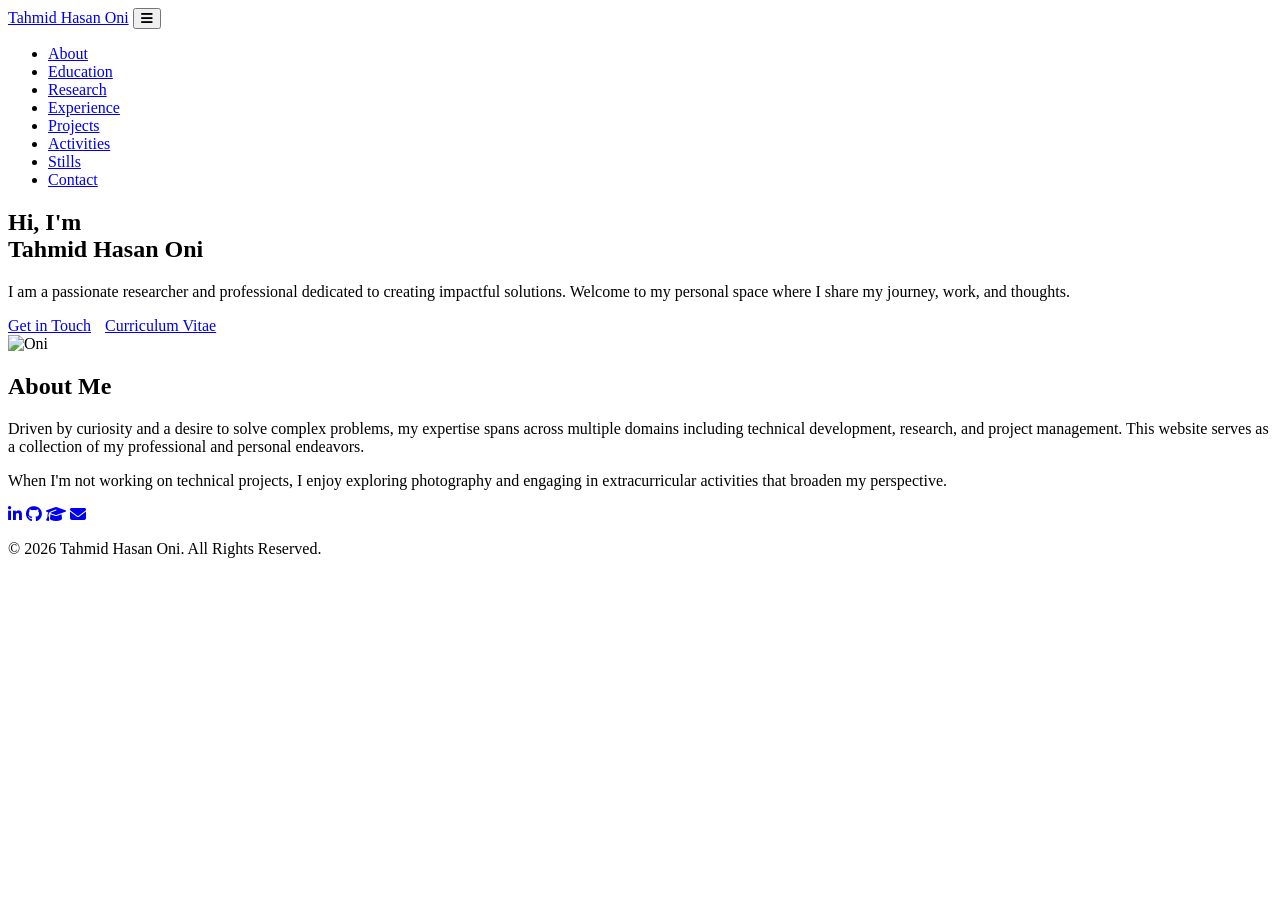
==== index.html @ c62b1264 "Add files via upload" ====
<!DOCTYPE html>
<html lang="en">

<head>
    <meta charset="UTF-8">
    <meta name="viewport" content="width=device-width, initial-scale=1.0">
    <meta name="description"
        content="Personal portfolio and professional website of [Name]. Covering research, education, experience, and projects.">
    <!-- SEO & Structured Data Placeholder -->
    <meta property="og:title" content="[Name] - Personal Website">
    <meta property="og:description"
        content="Discover my technical background, research publications, and professional experience.">
    <title>About Me | Tahmid Hasan Oni</title>

    <!-- Google Fonts -->
    <link rel="preconnect" href="https://fonts.googleapis.com">
    <link rel="preconnect" href="https://fonts.gstatic.com" crossorigin>
    <link href="https://fonts.googleapis.com/css2?family=Inter:wght@300;400;500;600;700;800&display=swap"
        rel="stylesheet">

    <!-- FontAwesome for Icons -->
    <link rel="stylesheet" href="https://cdnjs.cloudflare.com/ajax/libs/font-awesome/6.4.0/css/all.min.css">

    <!-- Custom CSS -->
    <link rel="stylesheet" href="css/style.css">
</head>

<body>

    <!-- Navigation -->
    <nav class="navbar">
        <div class="container">
            <a href="index.html" class="nav-logo">Tahmid Hasan Oni</a>
            <button class="mobile-menu-btn" aria-label="Toggle Navigation">
                <i class="fas fa-bars"></i>
            </button>
            <ul class="nav-links">
                <li><a href="index.html" class="nav-link active">About</a></li>
                <li><a href="education.html" class="nav-link">Education</a></li>
                <li><a href="research.html" class="nav-link">Research</a></li>
                <li><a href="experience.html" class="nav-link">Experience</a></li>
                <li><a href="projects.html" class="nav-link">Projects</a></li>
                <!-- <li><a href="honors.html" class="nav-link">Honors</a></li> -->
                <li><a href="activities.html" class="nav-link">Activities</a></li>
                <li><a href="stills.html" class="nav-link">Stills</a></li>
                <li><a href="contact.html" class="nav-link">Contact</a></li>
            </ul>
        </div>
    </nav>

    <!-- Main Content -->
    <main>
        <!-- Hero Section -->
        <section class="hero">
            <div class="container hero-content">
                <div class="hero-text">
                    <h1>Hi, I'm <br><span>Tahmid Hasan Oni</span></h1>
                    <p>I am a passionate researcher and professional dedicated to creating impactful solutions. Welcome
                        to my personal space where I share my journey, work, and thoughts.</p>
                    <div class="hero-buttons">
                        <a href="contact.html" class="btn btn-primary">Get in Touch</a>
                        <a href="https://drive.google.com/file/d/1WWj1M_-aEHTrsy5_OXhQJDjjYvcF088J/view" class="btn btn-outline" style="margin-left: 10px;">Curriculum Vitae</a>
                    </div>
                </div>
                <div class="hero-image">
                    <!-- Placeholder using unspash -->
                    <img src="Assets/Oni.jpeg"
                        alt="Oni" loading="lazy">
                </div>
            </div>
        </section>

        <!-- Brief Intro / About Snippet -->
        <section class="section">
            <div class="container">
                <h2 class="section-title">About Me</h2>
                <div class="card">
                    <p>Driven by curiosity and a desire to solve complex problems, my expertise spans across multiple
                        domains including technical development, research, and project management. This website serves
                        as a collection of my professional and personal endeavors.</p>
                    <p>When I'm not working on technical projects, I enjoy exploring photography and engaging in
                        extracurricular activities that broaden my perspective.</p>
                </div>
            </div>
        </section>
    </main>

    <!-- Footer -->
    <footer>
        <div class="container footer-content">
            <div class="social-links">
                <a href="http://linkedin.com/in/tahmid-hasan-oni-07b539218" class="social-link" aria-label="LinkedIn"><i class="fab fa-linkedin-in"></i></a>
                <a href="https://github.com/TahmidOni" class="social-link" aria-label="GitHub"><i class="fab fa-github"></i></a>
                <a href="https://scholar.google.com/citations?user=o7gsbaMAAAAJ&hl=en" class="social-link" aria-label="Google Scholar"><i class="fas fa-graduation-cap"></i></a>
                <a href="mailto:tahmidhasan.oni@uta.edu" class="social-link" aria-label="Email"><i
                        class="fas fa-envelope"></i></a>
            </div>
            <p class="copyright">&copy;
                <script>document.write(new Date().getFullYear())</script> Tahmid Hasan Oni. All Rights Reserved.
            </p>
        </div>
    </footer>

    <!-- Custom JS -->
    <script src="js/script.js"></script>
</body>

</html>
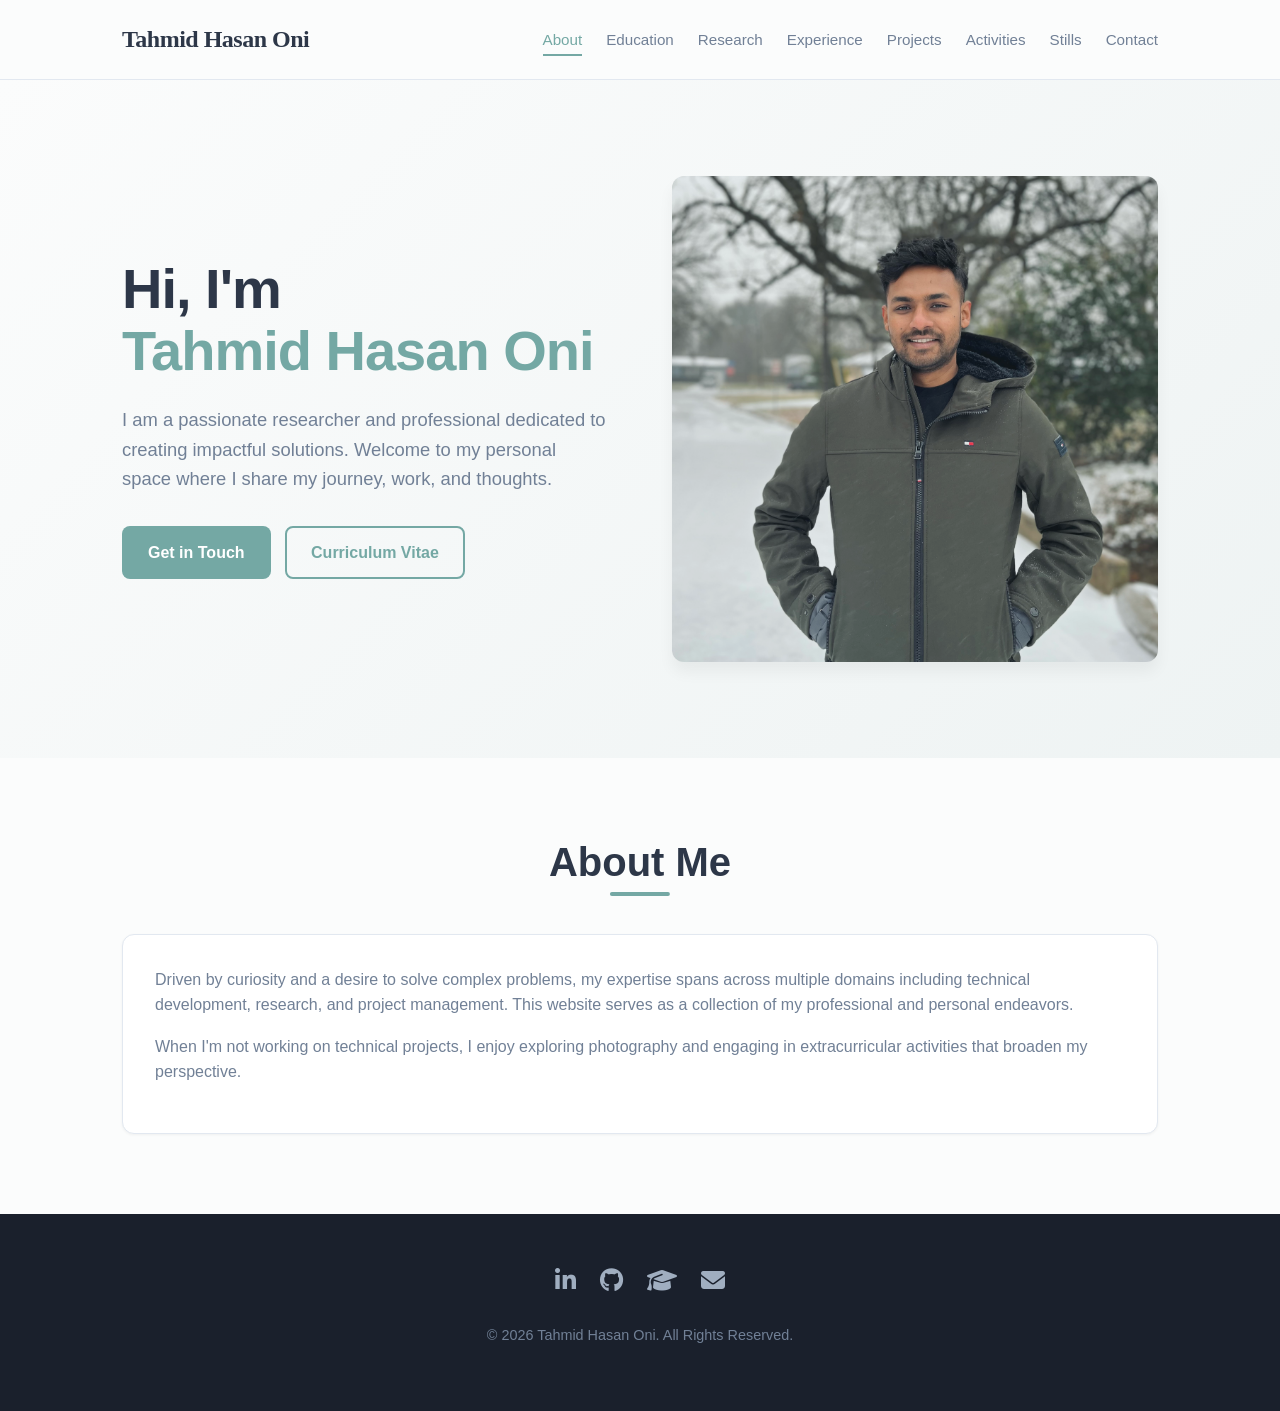
==== commit 4d7bdd7a: "Add files via upload" ====
--- a/index.html
+++ b/index.html
@@ -4,13 +4,10 @@
 <head>
     <meta charset="UTF-8">
     <meta name="viewport" content="width=device-width, initial-scale=1.0">
-    <meta name="description"
-        content="Personal portfolio and professional website of [Name]. Covering research, education, experience, and projects.">
-    <!-- SEO & Structured Data Placeholder -->
-    <meta property="og:title" content="[Name] - Personal Website">
-    <meta property="og:description"
-        content="Discover my technical background, research publications, and professional experience.">
-    <title>About Me | Tahmid Hasan Oni</title>
+    <meta name="description" content="Official website of Tahmid Hasan Oni, PhD Candidate and Mechanical Engineering Researcher specializing in Structural Health Monitoring and Polymer Composites.">
+    <meta property="og:title" content="Tahmid Hasan Oni - Personal Website">
+    <meta property="og:description" content="Explore the research publications, engineering projects, and professional journey of Tahmid Hasan Oni.">
+    <title>Tahmid Hasan Oni | Personal Website & Portfolio</title>
 
     <!-- Google Fonts -->
     <link rel="preconnect" href="https://fonts.googleapis.com">
--- a/css/style.css
+++ b/css/style.css
@@ -0,0 +1,426 @@
+/* ==========================================================================
+   CSS Variables & Design System
+   ========================================================================== */
+:root {
+    /* Colors */
+    --bg-color: #fbfcfc;
+    /* Off-white background */
+    --text-main: #2d3748;
+    --text-muted: #718096;
+    --accent: #74A8A4;
+    /* Requested accent color */
+    --accent-light: #8fc2be;
+    --accent-dark: #5c8b88;
+    --card-bg: #ffffff;
+    --border: #e2e8f0;
+    --footer-bg: #1a202c;
+    --footer-text: #a0aec0;
+
+    /* Typography */
+    --font-sans: 'Inter', -apple-system, BlinkMacSystemFont, "Segoe UI", Roboto, Helvetica, Arial, sans-serif;
+    --font-serif: 'Playfair Display', Georgia, serif;
+
+    /* Sizing & Layout */
+    --max-width: 1100px;
+    --nav-height: 80px;
+
+    /* Effects */
+    --shadow-sm: 0 1px 3px rgba(0, 0, 0, 0.05);
+    --shadow-md: 0 4px 6px rgba(0, 0, 0, 0.05);
+    --shadow-lg: 0 10px 15px rgba(0, 0, 0, 0.05);
+    --radius-md: 8px;
+    --radius-lg: 12px;
+    --transition: all 0.3s ease;
+}
+
+/* ==========================================================================
+   Base & Reset
+   ========================================================================== */
+*,
+*::before,
+*::after {
+    box-sizing: border-box;
+    margin: 0;
+    padding: 0;
+}
+
+html {
+    scroll-behavior: smooth;
+    font-size: 16px;
+}
+
+body {
+    font-family: var(--font-sans);
+    background-color: var(--bg-color);
+    color: var(--text-main);
+    line-height: 1.6;
+    min-height: 100vh;
+    display: flex;
+    flex-direction: column;
+}
+
+a {
+    color: var(--accent);
+    text-decoration: none;
+    transition: var(--transition);
+}
+
+a:hover {
+    color: var(--accent-dark);
+}
+
+img {
+    max-width: 100%;
+    height: auto;
+    display: block;
+}
+
+h1,
+h2,
+h3,
+h4,
+h5,
+h6 {
+    font-family: var(--font-sans);
+    font-weight: 700;
+    line-height: 1.2;
+    margin-bottom: 1rem;
+    color: var(--text-main);
+}
+
+p {
+    margin-bottom: 1rem;
+    color: var(--text-muted);
+}
+
+/* ==========================================================================
+   Typography & Utilities
+   ========================================================================== */
+.container {
+    width: 100%;
+    max-width: var(--max-width);
+    margin: 0 auto;
+    padding: 0 2rem;
+}
+
+.section {
+    padding: 5rem 0;
+}
+
+.section-title {
+    text-align: center;
+    font-size: 2.5rem;
+    margin-bottom: 3rem;
+    position: relative;
+    display: inline-block;
+    left: 50%;
+    transform: translateX(-50%);
+}
+
+.section-title::after {
+    content: '';
+    position: absolute;
+    bottom: -10px;
+    left: 50%;
+    transform: translateX(-50%);
+    width: 60px;
+    height: 4px;
+    background-color: var(--accent);
+    border-radius: 2px;
+}
+
+.btn {
+    display: inline-block;
+    padding: 0.75rem 1.5rem;
+    border-radius: var(--radius-md);
+    font-weight: 600;
+    text-align: center;
+    cursor: pointer;
+    transition: var(--transition);
+    border: 2px solid transparent;
+}
+
+.btn-primary {
+    background-color: var(--accent);
+    color: #fff;
+}
+
+.btn-primary:hover {
+    background-color: var(--accent-dark);
+    color: #fff;
+    transform: translateY(-2px);
+    box-shadow: var(--shadow-md);
+}
+
+.btn-outline {
+    background-color: transparent;
+    border-color: var(--accent);
+    color: var(--accent);
+}
+
+.btn-outline:hover {
+    background-color: var(--accent);
+    color: #fff;
+}
+
+/* ==========================================================================
+   Navigation
+   ========================================================================== */
+.navbar {
+    position: sticky;
+    top: 0;
+    width: 100%;
+    height: var(--nav-height);
+    background: rgba(251, 252, 252, 0.95);
+    backdrop-filter: blur(10px);
+    border-bottom: 1px solid var(--border);
+    z-index: 1000;
+    display: flex;
+    align-items: center;
+}
+
+.navbar .container {
+    display: flex;
+    justify-content: space-between;
+    align-items: center;
+}
+
+.nav-logo {
+    font-family: cambria;
+    font-size: 1.5rem;
+    font-weight: 800;
+    color: var(--text-main);
+    letter-spacing: -0.5px;
+}
+
+.nav-logo span {
+    color: var(--accent);
+}
+
+.nav-links {
+    display: flex;
+    list-style: none;
+    gap: 1.5rem;
+}
+
+.nav-link {
+    font-size: 0.95rem;
+    font-weight: 500;
+    color: var(--text-muted);
+    padding: 0.5rem 0;
+    position: relative;
+}
+
+.nav-link:hover,
+.nav-link.active {
+    color: var(--accent);
+}
+
+.nav-link::after {
+    content: '';
+    position: absolute;
+    bottom: 0;
+    left: 0;
+    width: 0;
+    height: 2px;
+    background-color: var(--accent);
+    transition: var(--transition);
+}
+
+.nav-link:hover::after,
+.nav-link.active::after {
+    width: 100%;
+}
+
+.mobile-menu-btn {
+    display: none;
+    background: none;
+    border: none;
+    font-size: 1.5rem;
+    color: var(--text-main);
+    cursor: pointer;
+}
+
+/* ==========================================================================
+   Hero Section
+   ========================================================================== */
+.hero {
+    flex: 1;
+    display: flex;
+    align-items: center;
+    padding: 6rem 0;
+    background: linear-gradient(135deg, var(--bg-color) 0%, #eef3f3 100%);
+}
+
+.hero-content {
+    display: grid;
+    grid-template-columns: 1fr 1fr;
+    gap: 4rem;
+    align-items: center;
+}
+
+.hero-text h1 {
+    font-size: 3.5rem;
+    font-weight: 800;
+    letter-spacing: -1px;
+    margin-bottom: 1.5rem;
+    line-height: 1.1;
+}
+
+.hero-text h1 span {
+    color: var(--accent);
+}
+
+.hero-text p {
+    font-size: 1.15rem;
+    margin-bottom: 2rem;
+    max-width: 500px;
+}
+
+.hero-image {
+    position: relative;
+    border-radius: var(--radius-lg);
+    overflow: hidden;
+    box-shadow: var(--shadow-lg);
+}
+
+.hero-image::before {
+    content: '';
+    position: absolute;
+    top: 0;
+    left: 0;
+    right: 0;
+    bottom: 0;
+    background: var(--accent);
+    opacity: 0.1;
+    z-index: 1;
+}
+
+.hero-image img {
+    width: 100%;
+    height: auto;
+    object-fit: cover;
+    display: block;
+}
+
+/* ==========================================================================
+   Cards & Grids (Shared)
+   ========================================================================== */
+.grid-2 {
+    display: grid;
+    grid-template-columns: repeat(2, 1fr);
+    gap: 2rem;
+}
+
+.grid-3 {
+    display: grid;
+    grid-template-columns: repeat(3, 1fr);
+    gap: 2rem;
+}
+
+.card {
+    background: var(--card-bg);
+    border-radius: var(--radius-lg);
+    padding: 2rem;
+    box-shadow: var(--shadow-sm);
+    border: 1px solid var(--border);
+    transition: var(--transition);
+}
+
+.card:hover {
+    box-shadow: var(--shadow-lg);
+    transform: translateY(-5px);
+}
+
+/* ==========================================================================
+   Footer
+   ========================================================================== */
+footer {
+    background-color: var(--footer-bg);
+    color: var(--footer-text);
+    padding: 3rem 0;
+    margin-top: auto;
+}
+
+.footer-content {
+    display: flex;
+    flex-direction: column;
+    align-items: center;
+    text-align: center;
+}
+
+.social-links {
+    display: flex;
+    gap: 1.5rem;
+    margin-bottom: 1.5rem;
+}
+
+.social-link {
+    color: var(--footer-text);
+    font-size: 1.5rem;
+    transition: var(--transition);
+}
+
+.social-link:hover {
+    color: var(--accent);
+    transform: translateY(-3px);
+}
+
+.copyright {
+    font-size: 0.9rem;
+}
+
+/* ==========================================================================
+   Responsive
+   ========================================================================== */
+@media (max-width: 992px) {
+    .hero-content {
+        grid-template-columns: 1fr;
+        text-align: center;
+    }
+
+    .hero-text h1 {
+        font-size: 3rem;
+    }
+
+    .hero-text p {
+        margin: 0 auto 2rem auto;
+    }
+
+    .grid-3 {
+        grid-template-columns: repeat(2, 1fr);
+    }
+}
+
+@media (max-width: 768px) {
+    .nav-links {
+        position: absolute;
+        top: var(--nav-height);
+        left: 0;
+        width: 100%;
+        background: var(--card-bg);
+        flex-direction: column;
+        align-items: center;
+        padding: 2rem 0;
+        box-shadow: var(--shadow-md);
+        clip-path: polygon(0 0, 100% 0, 100% 0, 0 0);
+        transition: clip-path 0.4s ease-in-out;
+    }
+
+    .nav-links.active {
+        clip-path: polygon(0 0, 100% 0, 100% 100%, 0 100%);
+    }
+
+    .mobile-menu-btn {
+        display: block;
+    }
+
+    .grid-2,
+    .grid-3 {
+        grid-template-columns: 1fr;
+    }
+
+    .section {
+        padding: 3rem 0;
+    }
+}
